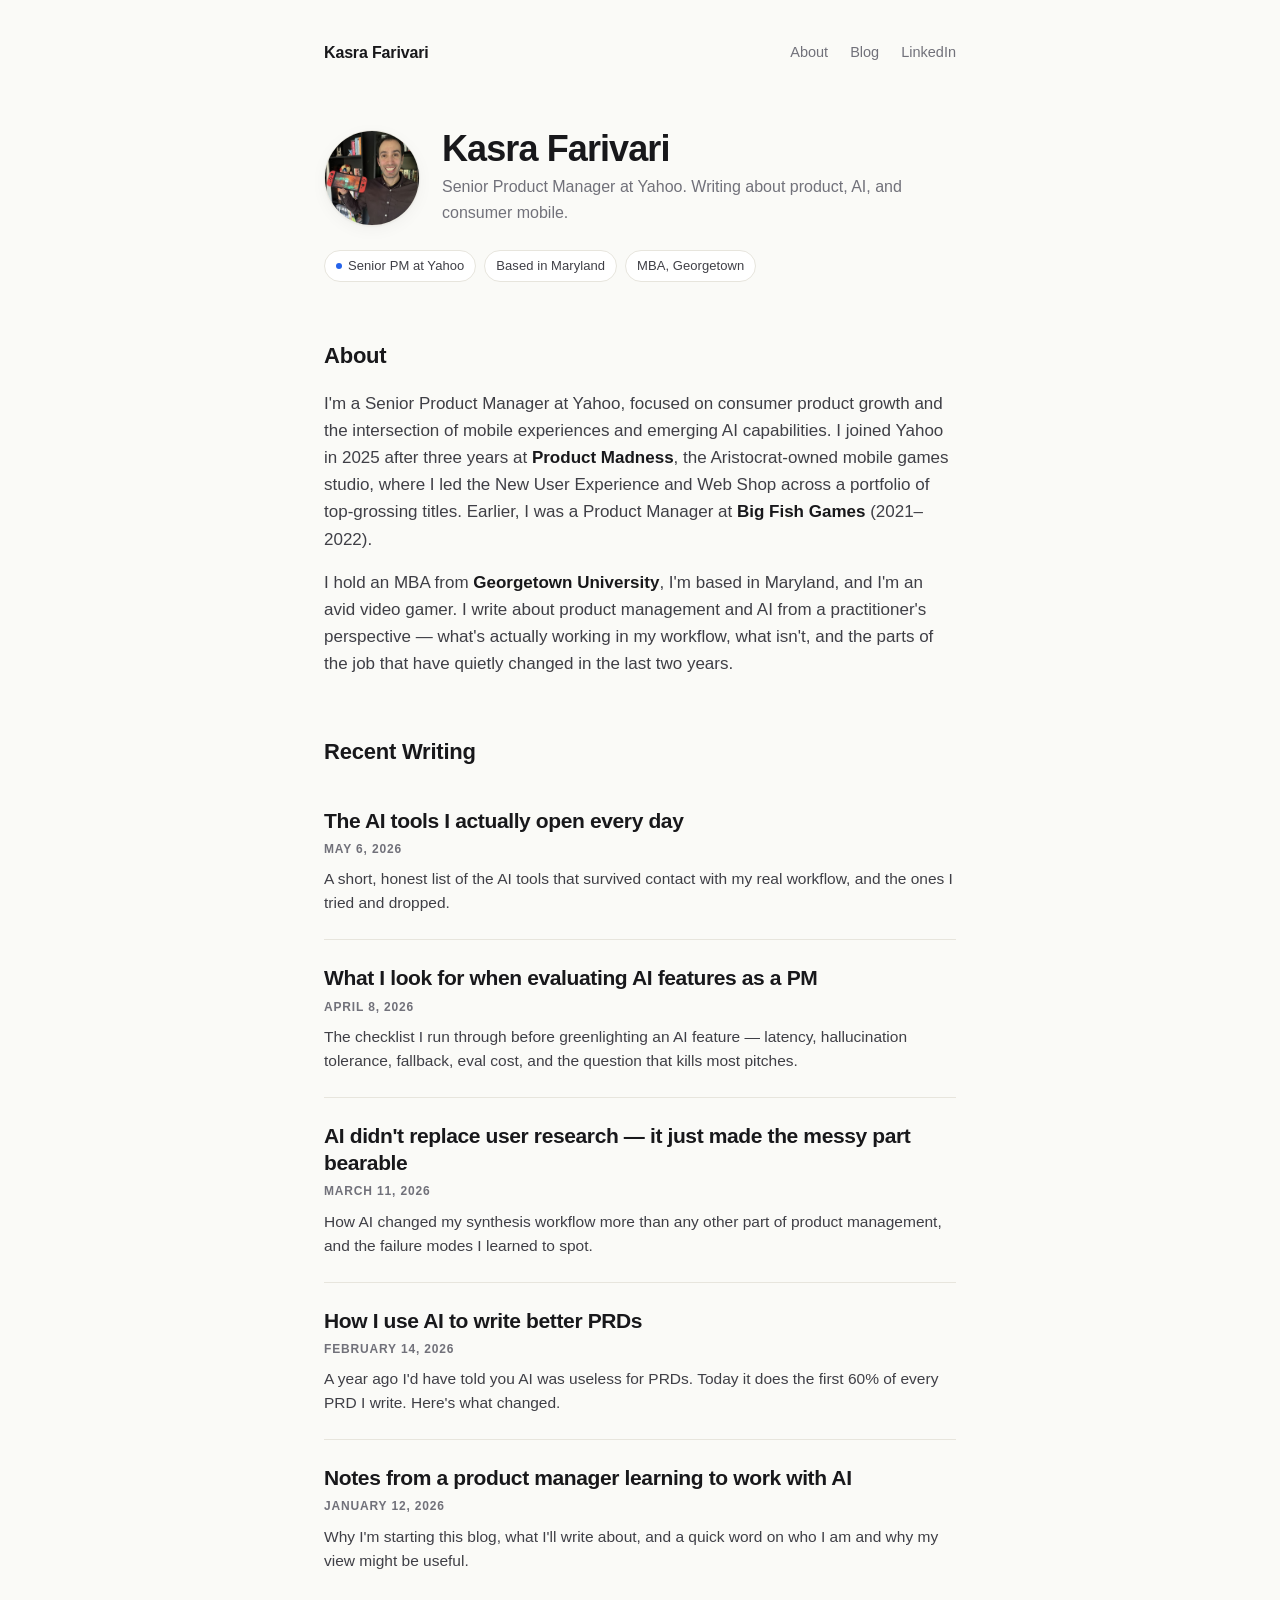
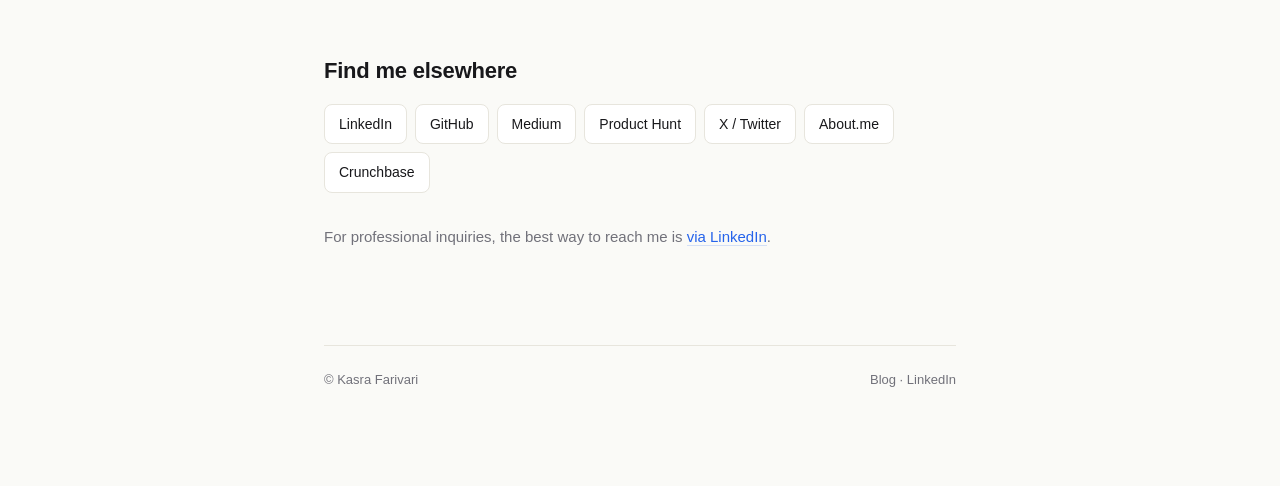
==== index.html @ 87ea8c58 "Initial site: homepage, 5 blog posts, schema, sitemap" ====
<!DOCTYPE html>
<html lang="en">
<head>
<meta charset="utf-8">
<meta name="viewport" content="width=device-width, initial-scale=1">
<title>Kasra Farivari — Senior Product Manager | Personal Site & Blog</title>
<meta name="description" content="Personal site of Kasra Farivari, a Senior Product Manager at Yahoo writing about product management, AI in product workflows, and consumer mobile.">
<link rel="canonical" href="https://kasrafarivari.org/">
<meta property="og:type" content="website">
<meta property="og:title" content="Kasra Farivari — Senior Product Manager">
<meta property="og:description" content="Personal site and blog of Kasra Farivari, Senior Product Manager at Yahoo.">
<meta property="og:url" content="https://kasrafarivari.org/">
<meta property="og:image" content="https://kasrafarivari.org/headshot.jpg">
<meta name="twitter:card" content="summary_large_image">
<link rel="stylesheet" href="/style.css">
<script type="application/ld+json">
{
  "@context": "https://schema.org",
  "@type": "Person",
  "name": "Kasra Farivari",
  "givenName": "Kasra",
  "familyName": "Farivari",
  "jobTitle": "Senior Product Manager",
  "worksFor": {
    "@type": "Organization",
    "name": "Yahoo"
  },
  "alumniOf": {
    "@type": "CollegeOrUniversity",
    "name": "Georgetown University"
  },
  "address": {
    "@type": "PostalAddress",
    "addressRegion": "MD",
    "addressCountry": "US"
  },
  "url": "https://kasrafarivari.org/",
  "image": "https://kasrafarivari.org/headshot.jpg",
  "description": "Senior Product Manager at Yahoo, focused on consumer product growth and AI in product workflows. Previously at Product Madness and Big Fish Games.",
  "sameAs": [
    "https://www.linkedin.com/in/kasrafarivari",
    "https://github.com/Kasrafarivari",
    "https://kasrafarivari.medium.com/",
    "https://www.producthunt.com/@kasrafarivari",
    "https://x.com/kasrafarivari",
    "https://about.me/kasrafarivari",
    "https://www.crunchbase.com/person/kasra-farivari-5fbb",
    "https://www.kasra-farivari.com"
  ]
}
</script>
</head>
<body>
<div class="container">

<header class="site">
  <div class="nav">
    <a href="/" class="brand">Kasra Farivari</a>
    <nav>
      <a href="/">About</a>
      <a href="/blog/">Blog</a>
      <a href="https://www.linkedin.com/in/kasrafarivari">LinkedIn</a>
    </nav>
  </div>
</header>

<main>

<section class="hero">
  <img class="headshot" src="/headshot.jpg" alt="Kasra Farivari">
  <div class="intro">
    <h1>Kasra Farivari</h1>
    <p class="tagline">Senior Product Manager at Yahoo. Writing about product, AI, and consumer mobile.</p>
  </div>
</section>

<div class="pills">
  <span class="pill"><span class="dot"></span>Senior PM at Yahoo</span>
  <span class="pill">Based in Maryland</span>
  <span class="pill">MBA, Georgetown</span>
</div>

<h2>About</h2>
<p>I'm a Senior Product Manager at Yahoo, focused on consumer product growth and the intersection of mobile experiences and emerging AI capabilities. I joined Yahoo in 2025 after three years at <strong>Product Madness</strong>, the Aristocrat-owned mobile games studio, where I led the New User Experience and Web Shop across a portfolio of top-grossing titles. Earlier, I was a Product Manager at <strong>Big Fish Games</strong> (2021–2022).</p>
<p>I hold an MBA from <strong>Georgetown University</strong>, I'm based in Maryland, and I'm an avid video gamer. I write about product management and AI from a practitioner's perspective — what's actually working in my workflow, what isn't, and the parts of the job that have quietly changed in the last two years.</p>

<h2>Recent Writing</h2>
<ul class="posts">
  <li>
    <a class="post-title" href="/blog/ai-tools-i-use-every-day/">The AI tools I actually open every day</a>
    <div class="post-meta">May 6, 2026</div>
    <p class="post-excerpt">A short, honest list of the AI tools that survived contact with my real workflow, and the ones I tried and dropped.</p>
  </li>
  <li>
    <a class="post-title" href="/blog/evaluating-ai-features/">What I look for when evaluating AI features as a PM</a>
    <div class="post-meta">April 8, 2026</div>
    <p class="post-excerpt">The checklist I run through before greenlighting an AI feature — latency, hallucination tolerance, fallback, eval cost, and the question that kills most pitches.</p>
  </li>
  <li>
    <a class="post-title" href="/blog/ai-user-research-synthesis/">AI didn't replace user research — it just made the messy part bearable</a>
    <div class="post-meta">March 11, 2026</div>
    <p class="post-excerpt">How AI changed my synthesis workflow more than any other part of product management, and the failure modes I learned to spot.</p>
  </li>
  <li>
    <a class="post-title" href="/blog/how-i-use-ai-to-write-better-prds/">How I use AI to write better PRDs</a>
    <div class="post-meta">February 14, 2026</div>
    <p class="post-excerpt">A year ago I'd have told you AI was useless for PRDs. Today it does the first 60% of every PRD I write. Here's what changed.</p>
  </li>
  <li>
    <a class="post-title" href="/blog/notes-from-a-pm-learning-ai/">Notes from a product manager learning to work with AI</a>
    <div class="post-meta">January 12, 2026</div>
    <p class="post-excerpt">Why I'm starting this blog, what I'll write about, and a quick word on who I am and why my view might be useful.</p>
  </li>
</ul>

<h2>Find me elsewhere</h2>
<ul class="profiles">
  <li><a href="https://www.linkedin.com/in/kasrafarivari">LinkedIn</a></li>
  <li><a href="https://github.com/Kasrafarivari">GitHub</a></li>
  <li><a href="https://kasrafarivari.medium.com/">Medium</a></li>
  <li><a href="https://www.producthunt.com/@kasrafarivari">Product Hunt</a></li>
  <li><a href="https://x.com/kasrafarivari">X / Twitter</a></li>
  <li><a href="https://about.me/kasrafarivari">About.me</a></li>
  <li><a href="https://www.crunchbase.com/person/kasra-farivari-5fbb">Crunchbase</a></li>
</ul>

<p style="color:var(--muted); font-size:15px; margin-top:32px;">For professional inquiries, the best way to reach me is <a href="https://www.linkedin.com/in/kasrafarivari">via LinkedIn</a>.</p>

</main>

<footer class="site">
  <div>© Kasra Farivari</div>
  <div><a href="/blog/">Blog</a> · <a href="https://www.linkedin.com/in/kasrafarivari">LinkedIn</a></div>
</footer>

</div>
</body>
</html>
---- style.css ----
:root {
  --text: #18181b;
  --text-soft: #3f3f46;
  --muted: #71717a;
  --accent: #2563eb;
  --accent-soft: rgba(37, 99, 235, 0.18);
  --bg: #fafaf7;
  --card: #ffffff;
  --rule: #e7e5dd;
  --shadow: 0 1px 2px rgba(20, 20, 20, 0.04), 0 4px 16px rgba(20, 20, 20, 0.04);
  --serif: "Iowan Old Style", "Charter", "Apple Garamond", Georgia, "Times New Roman", serif;
  --sans: -apple-system, BlinkMacSystemFont, "Inter", "Segoe UI", Helvetica, Arial, sans-serif;
  --mono: ui-monospace, SFMono-Regular, "SF Mono", Menlo, Consolas, monospace;
  --max: 680px;
  --radius: 10px;
}

@media (prefers-color-scheme: dark) {
  :root {
    --text: #f4f4f5;
    --text-soft: #d4d4d8;
    --muted: #a1a1aa;
    --accent: #60a5fa;
    --accent-soft: rgba(96, 165, 250, 0.22);
    --bg: #0c0c0d;
    --card: #161618;
    --rule: #26262a;
    --shadow: 0 1px 2px rgba(0, 0, 0, 0.4), 0 4px 16px rgba(0, 0, 0, 0.25);
  }
}

* { box-sizing: border-box; }
html { -webkit-text-size-adjust: 100%; scroll-behavior: smooth; }

body {
  font-family: var(--sans);
  font-size: 17px;
  line-height: 1.6;
  color: var(--text);
  background: var(--bg);
  margin: 0;
  -webkit-font-smoothing: antialiased;
  -moz-osx-font-smoothing: grayscale;
  font-feature-settings: "kern", "liga", "calt";
  text-rendering: optimizeLegibility;
}

.container {
  max-width: var(--max);
  margin: 0 auto;
  padding: 40px 24px 96px;
}

/* ---- header / nav ---- */

header.site {
  margin-bottom: 64px;
}

header.site .nav {
  display: flex;
  justify-content: space-between;
  align-items: center;
  gap: 24px;
}

header.site a.brand {
  font-family: var(--sans);
  font-weight: 700;
  font-size: 16px;
  color: var(--text);
  text-decoration: none;
  border-bottom: none;
  letter-spacing: -0.01em;
}

header.site nav {
  display: flex;
  gap: 22px;
  align-items: center;
}

header.site nav a {
  color: var(--muted);
  text-decoration: none;
  font-size: 14.5px;
  font-weight: 500;
  border-bottom: none;
  transition: color 0.15s ease;
}

header.site nav a:hover { color: var(--text); }

/* ---- typography ---- */

h1 {
  font-family: var(--sans);
  font-size: 42px;
  line-height: 1.08;
  letter-spacing: -0.028em;
  font-weight: 800;
  margin: 0 0 12px;
  color: var(--text);
}

h2 {
  font-family: var(--sans);
  font-size: 22px;
  font-weight: 700;
  letter-spacing: -0.01em;
  margin: 56px 0 14px;
  color: var(--text);
}

h3 {
  font-family: var(--sans);
  font-size: 17px;
  font-weight: 600;
  margin: 28px 0 6px;
  color: var(--text);
}

p { margin: 16px 0; color: var(--text-soft); }

strong { color: var(--text); font-weight: 600; }

a {
  color: var(--accent);
  text-decoration: none;
  border-bottom: 1px solid var(--accent-soft);
  transition: border-color 0.15s ease, color 0.15s ease;
}

a:hover { border-bottom-color: var(--accent); }

/* ---- hero ---- */

.hero {
  display: flex;
  align-items: center;
  gap: 22px;
  margin-bottom: 8px;
}

.hero img.headshot {
  width: 96px;
  height: 96px;
  border-radius: 50%;
  object-fit: cover;
  object-position: center 22%;
  flex-shrink: 0;
  box-shadow: var(--shadow);
  border: 1px solid var(--rule);
}

.hero .intro { min-width: 0; }

.hero .intro h1 {
  font-size: 36px;
  letter-spacing: -0.025em;
  margin: 0 0 6px;
}

.hero .tagline {
  color: var(--muted);
  font-size: 16px;
  margin: 0;
  font-weight: 500;
}

/* ---- pills ---- */

.pills {
  display: flex;
  gap: 8px;
  flex-wrap: wrap;
  margin: 24px 0 0;
}

.pill {
  display: inline-flex;
  align-items: center;
  gap: 6px;
  padding: 5px 11px;
  background: var(--card);
  border: 1px solid var(--rule);
  border-radius: 999px;
  font-size: 13px;
  color: var(--text-soft);
  font-weight: 500;
  letter-spacing: 0.005em;
}

.pill .dot {
  display: inline-block;
  width: 6px;
  height: 6px;
  border-radius: 50%;
  background: var(--accent);
}

/* ---- profile chip list ---- */

ul.profiles {
  list-style: none;
  padding: 0;
  margin: 16px 0 0;
  display: flex;
  flex-wrap: wrap;
  gap: 8px;
}

ul.profiles li { margin: 0; }

ul.profiles a {
  display: inline-block;
  padding: 8px 14px;
  background: var(--card);
  border: 1px solid var(--rule);
  border-radius: 8px;
  font-size: 14px;
  color: var(--text);
  font-weight: 500;
  text-decoration: none;
  border-bottom: 1px solid var(--rule);
  transition: all 0.15s ease;
}

ul.profiles a:hover {
  border-color: var(--accent);
  color: var(--accent);
  transform: translateY(-1px);
}

/* ---- post list ---- */

ul.posts { list-style: none; padding: 0; margin: 0; }

ul.posts li {
  padding: 24px 0;
  border-bottom: 1px solid var(--rule);
}

ul.posts li:last-child { border-bottom: none; }

ul.posts .post-title {
  display: block;
  font-family: var(--sans);
  font-size: 21px;
  font-weight: 700;
  letter-spacing: -0.018em;
  color: var(--text);
  text-decoration: none;
  border-bottom: none;
  margin-bottom: 6px;
  line-height: 1.3;
  transition: color 0.15s ease;
}

ul.posts .post-title:hover { color: var(--accent); }

ul.posts .post-meta {
  color: var(--muted);
  font-size: 12px;
  text-transform: uppercase;
  letter-spacing: 0.07em;
  font-weight: 600;
  margin-bottom: 8px;
}

ul.posts .post-excerpt {
  color: var(--text-soft);
  font-size: 15.5px;
  margin: 0;
  line-height: 1.55;
}

/* ---- single post (serif body) ---- */

article.post {
  font-family: var(--serif);
  font-size: 19px;
  line-height: 1.7;
}

article.post header.post-header {
  margin-bottom: 36px;
  padding-bottom: 0;
  border-bottom: none;
  font-family: var(--sans);
}

article.post header.post-header h1 {
  font-size: 38px;
  letter-spacing: -0.028em;
  line-height: 1.12;
  margin-bottom: 14px;
}

article.post .post-meta {
  color: var(--muted);
  font-size: 13px;
  text-transform: uppercase;
  letter-spacing: 0.07em;
  font-weight: 600;
}

article.post p {
  margin: 22px 0;
  color: var(--text-soft);
}

article.post h2 {
  font-family: var(--sans);
  font-size: 22px;
  margin: 48px 0 14px;
}

article.post h3 { font-family: var(--sans); }

article.post strong { color: var(--text); }

article.post em { color: var(--text); }

article.post ul, article.post ol {
  padding-left: 22px;
  margin: 20px 0;
}

article.post li {
  margin: 10px 0;
  color: var(--text-soft);
}

article.post a {
  color: var(--accent);
  border-bottom: 1px solid var(--accent-soft);
}

article.post blockquote {
  border-left: 3px solid var(--accent);
  padding-left: 20px;
  margin: 24px 0;
  color: var(--muted);
  font-style: italic;
}

/* ---- back link ---- */

.back-link {
  display: inline-block;
  margin-top: 56px;
  font-family: var(--sans);
  font-size: 14px;
  color: var(--muted);
  text-decoration: none;
  border-bottom: none;
  transition: color 0.15s ease;
}

.back-link:hover { color: var(--accent); }

/* ---- footer ---- */

footer.site {
  margin-top: 96px;
  padding-top: 24px;
  border-top: 1px solid var(--rule);
  color: var(--muted);
  font-size: 13px;
  display: flex;
  justify-content: space-between;
  flex-wrap: wrap;
  gap: 12px;
  font-family: var(--sans);
}

footer.site a {
  color: var(--muted);
  border-bottom: none;
}

footer.site a:hover { color: var(--text); }

/* ---- mobile ---- */

@media (max-width: 480px) {
  .container { padding: 28px 20px 64px; }
  header.site { margin-bottom: 44px; }
  header.site nav { gap: 14px; }
  header.site nav a { font-size: 14px; }
  h1 { font-size: 30px; }
  h2 { font-size: 20px; margin: 44px 0 12px; }
  .hero { flex-direction: column; align-items: flex-start; gap: 18px; }
  .hero img.headshot { width: 84px; height: 84px; }
  .hero .intro h1 { font-size: 30px; }
  article.post { font-size: 18px; }
  article.post header.post-header h1 { font-size: 28px; }
  ul.posts .post-title { font-size: 19px; }
}
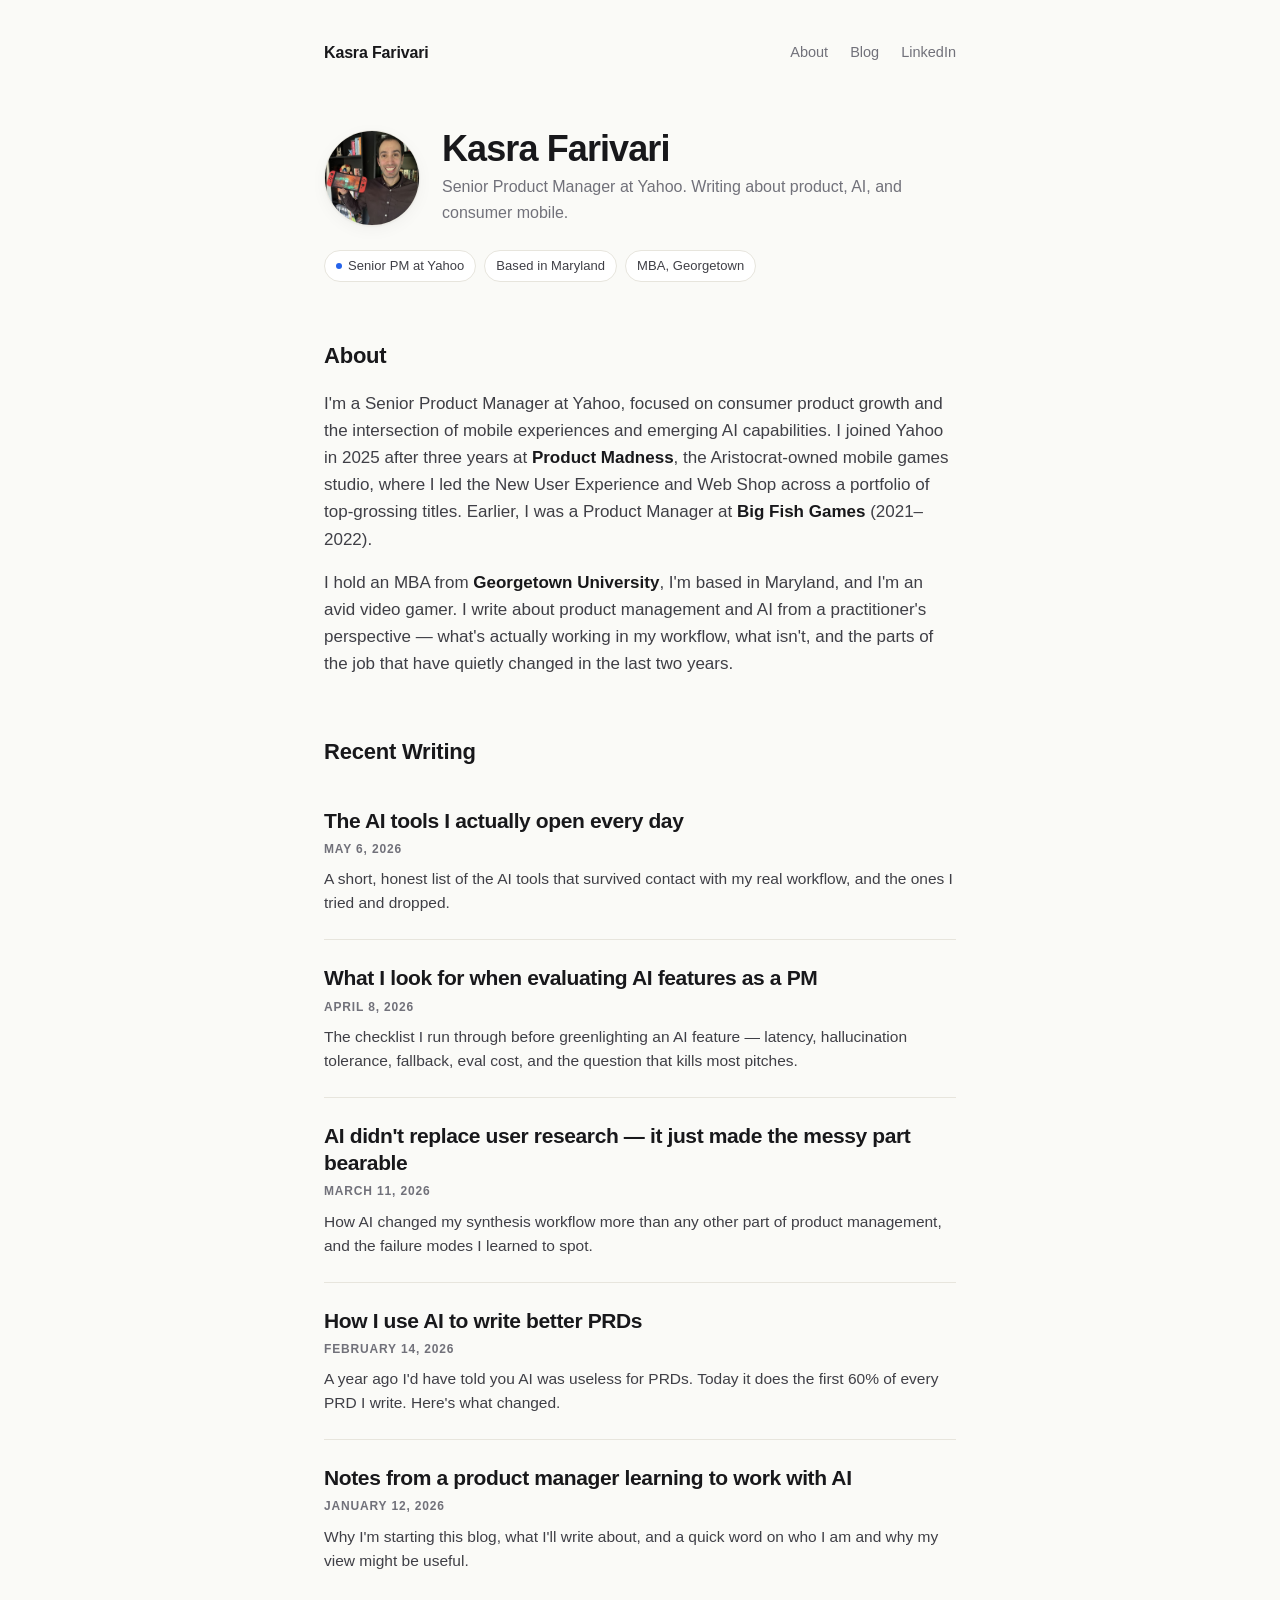
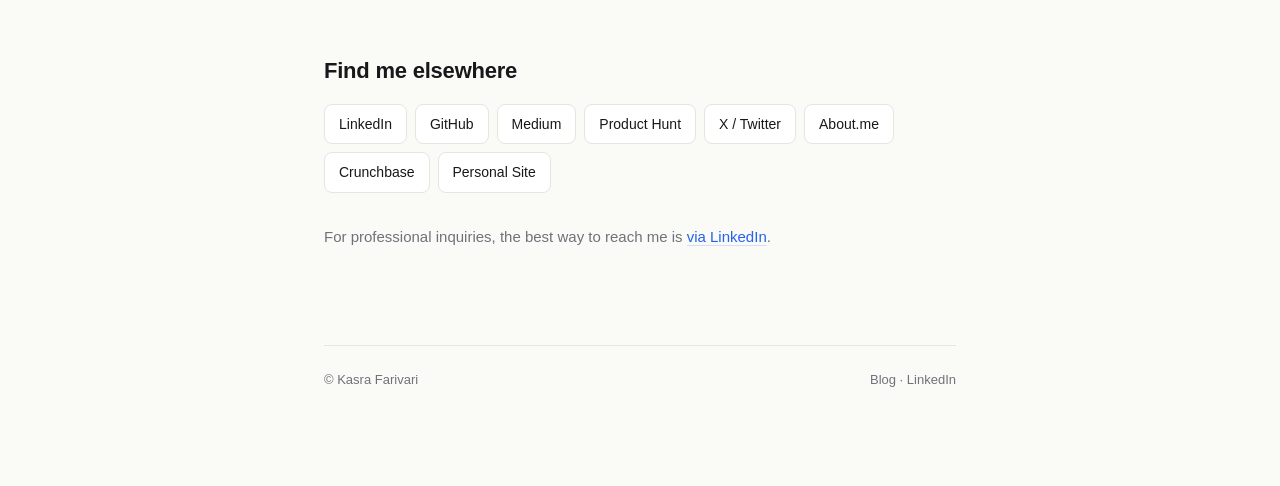
==== commit 42b14ebc: "Update index.html" ====
--- a/index.html
+++ b/index.html
@@ -122,6 +122,7 @@
   <li><a href="https://x.com/kasrafarivari">X / Twitter</a></li>
   <li><a href="https://about.me/kasrafarivari">About.me</a></li>
   <li><a href="https://www.crunchbase.com/person/kasra-farivari-5fbb">Crunchbase</a></li>
+  <li><a href="https://www.kasra-farivari.com">Personal Site</a></li>
 </ul>
 
 <p style="color:var(--muted); font-size:15px; margin-top:32px;">For professional inquiries, the best way to reach me is <a href="https://www.linkedin.com/in/kasrafarivari">via LinkedIn</a>.</p>
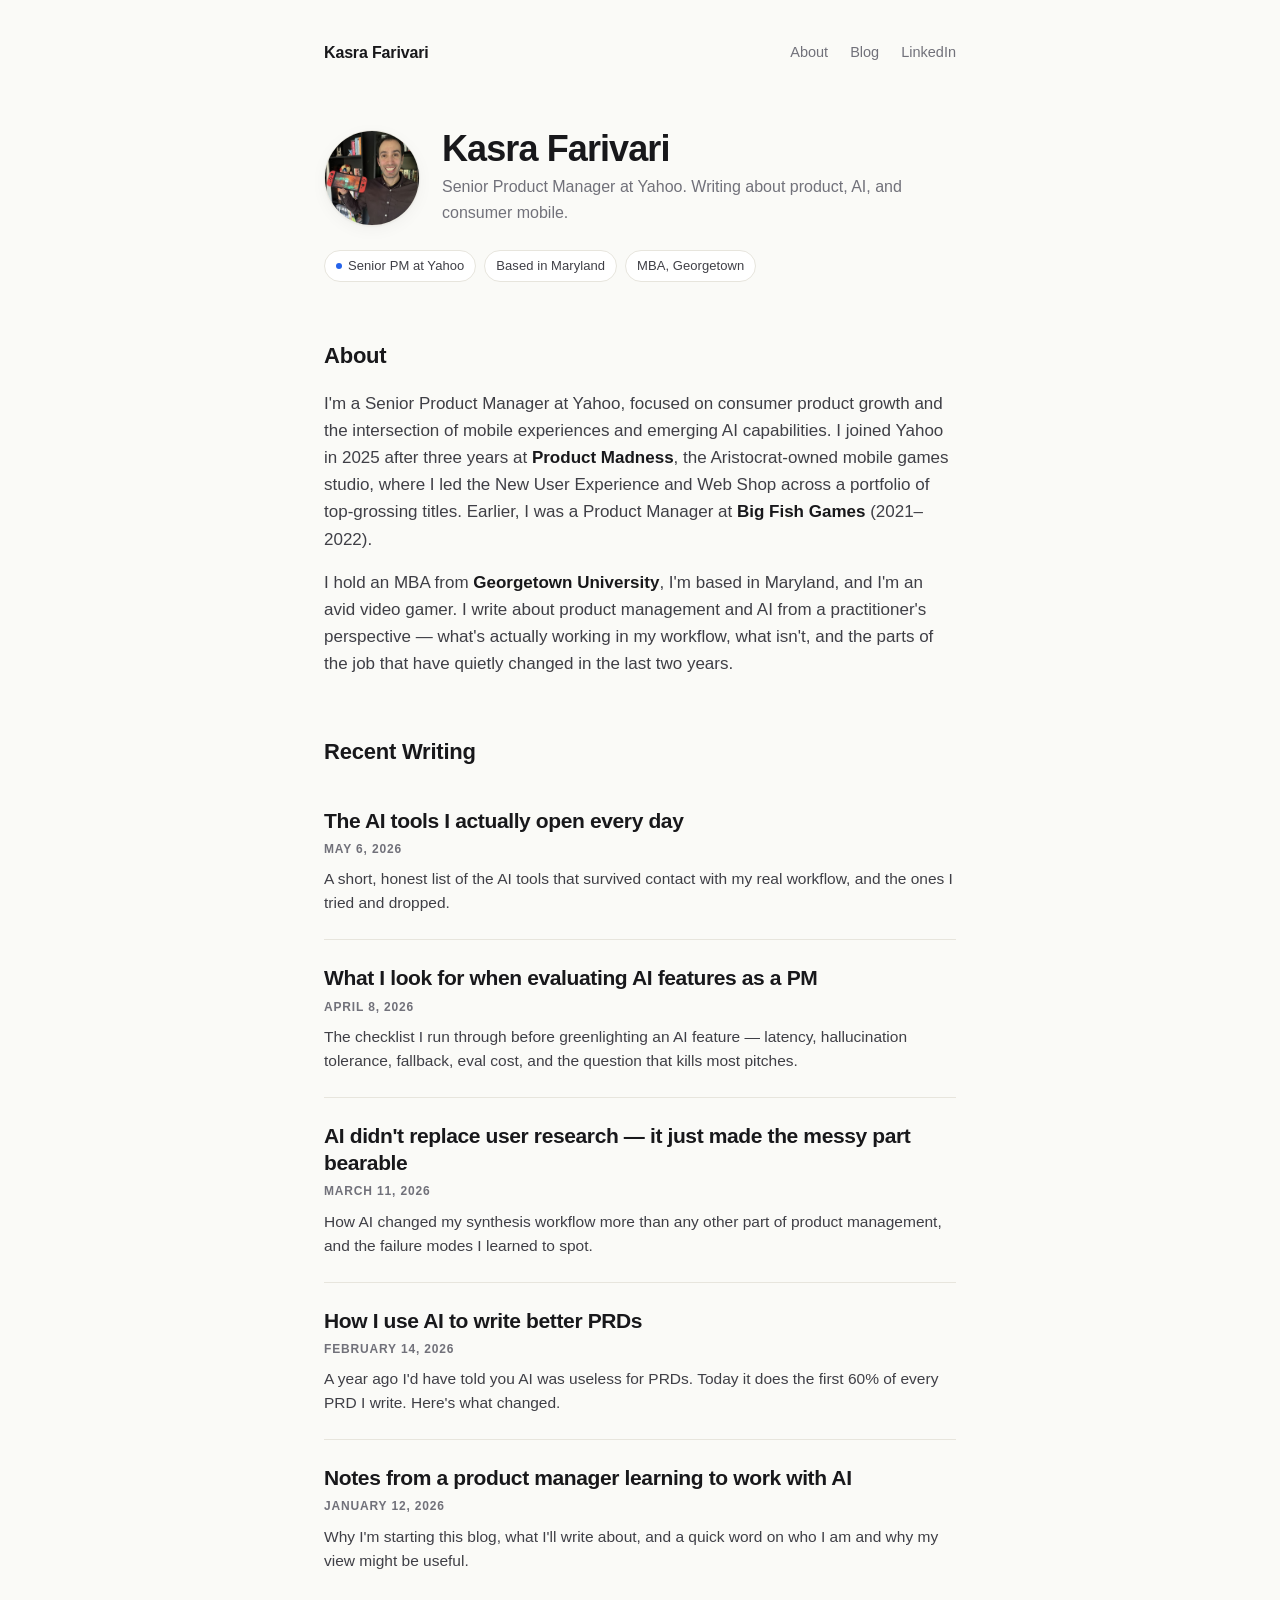
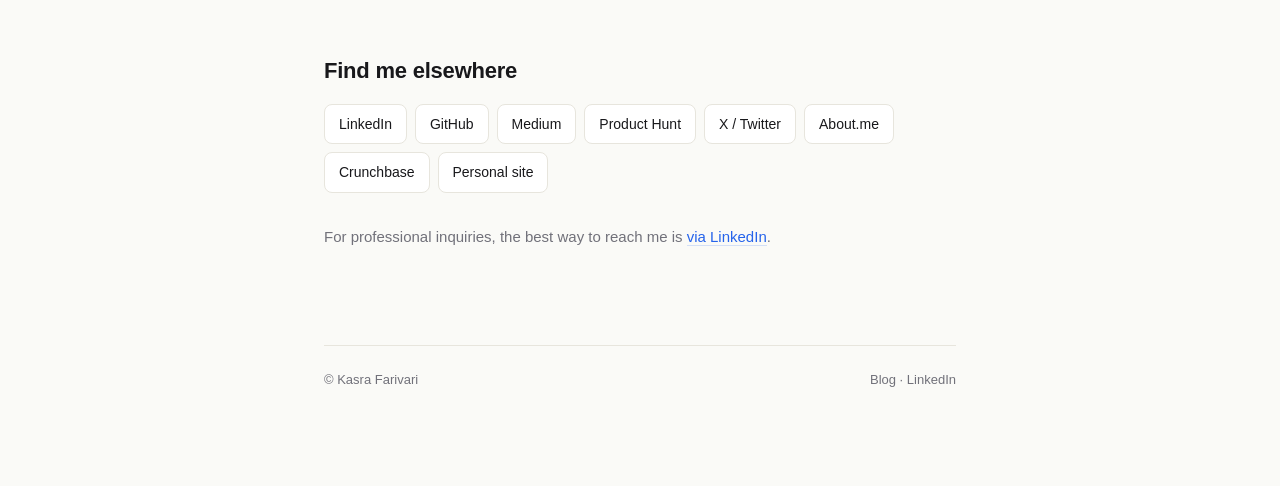
==== commit 9d1eb3b5: "Update index.html" ====
--- a/index.html
+++ b/index.html
@@ -122,7 +122,7 @@
   <li><a href="https://x.com/kasrafarivari">X / Twitter</a></li>
   <li><a href="https://about.me/kasrafarivari">About.me</a></li>
   <li><a href="https://www.crunchbase.com/person/kasra-farivari-5fbb">Crunchbase</a></li>
-  <li><a href="https://www.kasra-farivari.com">Personal Site</a></li>
+  <li><a href="https://kasra-farivari.com">Personal site</a></li>
 </ul>
 
 <p style="color:var(--muted); font-size:15px; margin-top:32px;">For professional inquiries, the best way to reach me is <a href="https://www.linkedin.com/in/kasrafarivari">via LinkedIn</a>.</p>
